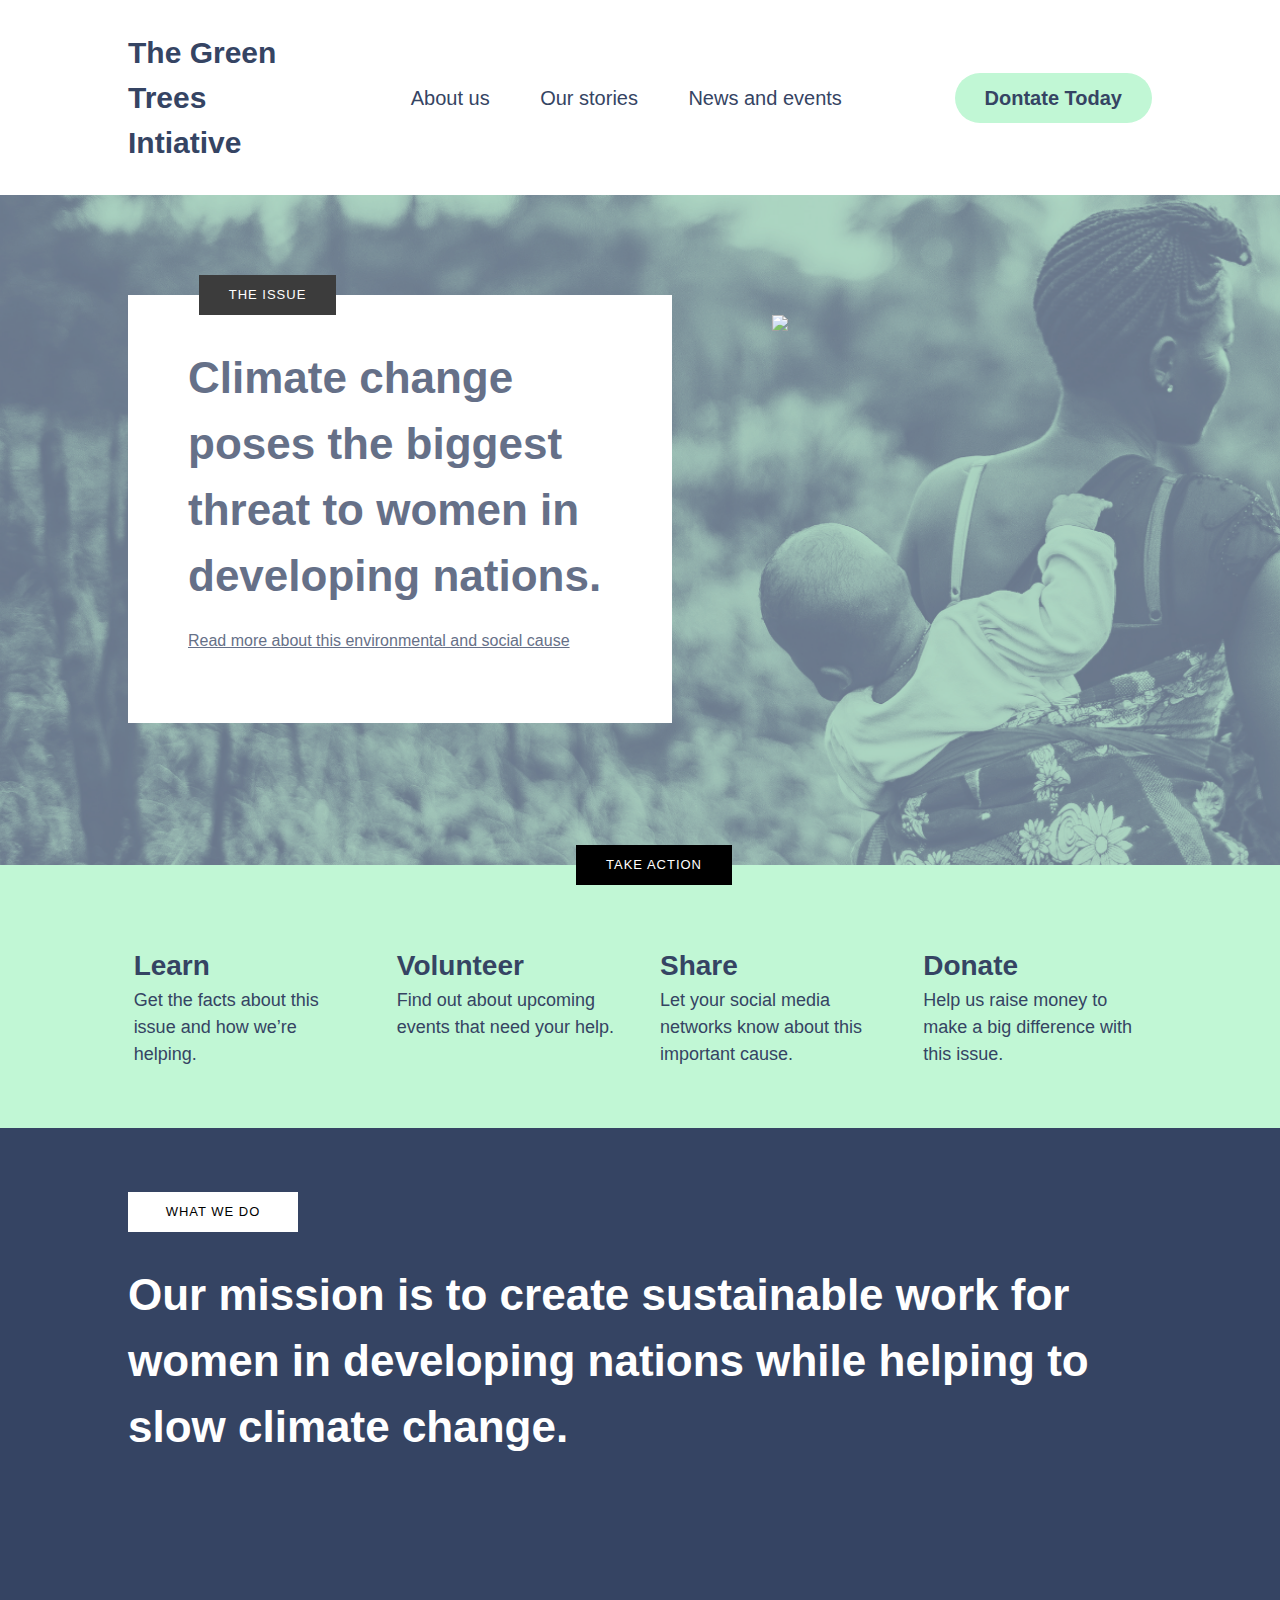
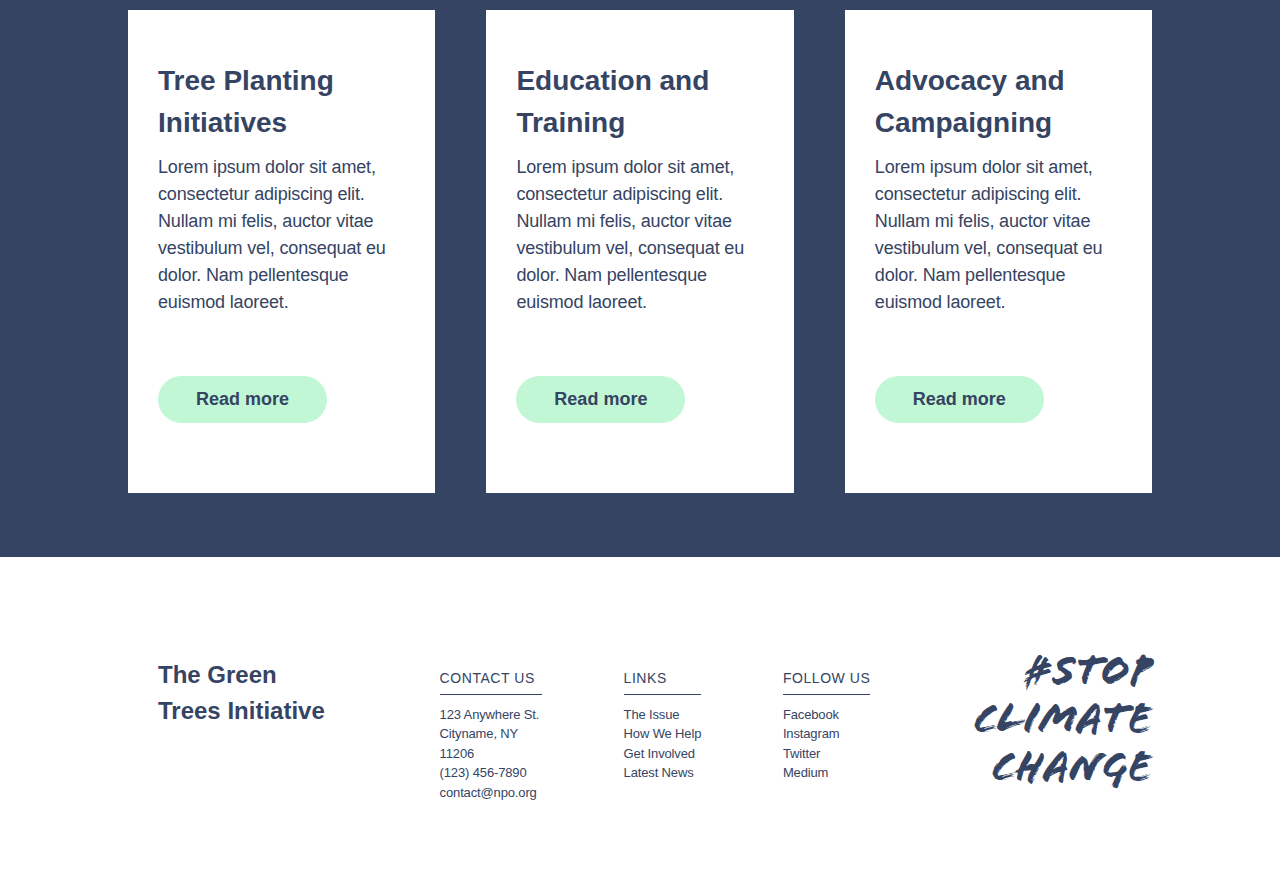
==== public/index.html @ cd1ad87d "file restructered" ====
<!DOCTYPE html>
<html lang="en">

<head>
    <meta charset="UTF-8" />
    <meta name="viewport" content="width=device-width, initial-scale=1.0" />
    <title>Green Tree Initiative | Home</title>
    <link rel="stylesheet" href="../assets/css/style.css" />
</head>

<body>
    <div class="container">
        <header id="main-header">
            <nav id="navbar">
                <h1 class="title">
                    <a href="index.html">The Green Trees Intiative</a>
                </h1>
                <ul class="nav-links">
                    <li><a href="#">About us</a></li>
                    <li><a href="#">Our stories</a></li>
                    <li><a href="#">News and events</a></li>
                </ul>
                <a class="donate-link" href="donation.html">Dontate Today</a>
            </nav>
        </header>

        <main id="main">
            <section class="the-issue-section">
                <div class="climate-change">
                    <div class="climate-change-banner">
                        <div id="the-issue-header">
                            <h3>THE ISSUE</h3>
                        </div>
                        <h1>
                            Climate change poses the biggest threat to women in developing
                            nations.
                        </h1>
                        <a href="#">
                            Read more about this environmental and social cause
                        </a>
                    </div>
                    <img class="climate-change-hashtag-img" src="./assets/images/stopclimatechange.png">
                </div>
            </section>

            <section class="take-action-section">
                <div id="take-action-header">
                    <h3>TAKE ACTION</h3>
                </div>
                <div class="action-lists">
                    <div class="learn">
                        <h4>Learn</h4>
                        <p>Get the facts about this issue and how we’re helping.</p>
                    </div>
                    <div class="volunteer">
                        <h4>Volunteer</h4>
                        <p>Find out about upcoming events that need your help.</p>
                    </div>
                    <div class="Share">
                        <h4>Share</h4>
                        <p>
                            Let your social media networks know about this important cause.
                        </p>
                    </div>
                    <div class="donate">
                        <h4>Donate</h4>
                        <p>
                            Help us raise money to make a big difference with this issue.
                        </p>
                    </div>
                </div>
            </section>

            <section class="what-we-do-section">
                <div id="what-we-do-header">
                    <h3>WHAT WE DO</h3>
                </div>
                <div class="what-we-do-mission">
                    <h1>
                        Our mission is to create sustainable work for women in developing
                        nations while helping to slow climate change.
                    </h1>
                </div>
                <div class="mission-cards">
                    <div class="card card-1">
                        <img class="mission-card-img img-1" src="./assets/images/tree-planting.png" alt="">
                        <div>
                            <h2>Tree Planting Initiatives</h2>
                            <p>
                                Lorem ipsum dolor sit amet, consectetur adipiscing elit. Nullam
                                mi felis, auctor vitae vestibulum vel, consequat eu dolor. Nam
                                pellentesque euismod laoreet.
                            </p>

                        </div>

                        <a class="btn btn-read-more" href="#">Read more</a>
                    </div>
                    <div class="card card-2">
                        <img class="mission-card-img img-2" src="./assets/images/education-training.png" alt="">
                        <div>
                            <h2>Education and Training</h2>
                            <p>
                                Lorem ipsum dolor sit amet, consectetur adipiscing elit. Nullam
                                mi felis, auctor vitae vestibulum vel, consequat eu dolor. Nam
                                pellentesque euismod laoreet.
                            </p>
                        </div>
                        <a class="btn btn-read-more" href="#">Read more</a>
                    </div>
                    <div class="card card-3">
                        <img class="mission-card-img img-3" src="./assets/images/advocacy.png" alt="">
                        <div>
                            <h2>Advocacy and Campaigning</h2>
                            <p>
                                Lorem ipsum dolor sit amet, consectetur adipiscing elit. Nullam
                                mi felis, auctor vitae vestibulum vel, consequat eu dolor. Nam
                                pellentesque euismod laoreet.
                            </p>
                        </div>
                        <a class="btn btn-read-more" href="#">Read more</a>
                    </div>
                </div>
            </section>
        </main>

        <footer id="footer">
            <div class="footer-content">
                <header class="footer-header">
                    <h1><a href="index.html">The Green Trees Initiative</a></h1>
                </header>
                <!-- <section class="address-and-links"> -->

                <div class="contact-us">
                    <h4>CONTACT US</h4>
                    <address>123 Anywhere St. <br> Cityname, NY 11206 <br> (123) 456-7890 <br> contact@npo.org</address>
                </div>
                <div class="links">
                    <h4>Links</h4>
                    <a href="#">The issue</a>
                    <a href="#">How we help</a>
                    <a href="#">Get involved</a>
                    <a href="#">Latest news</a>
                </div>
                <div class="social-links">
                    <h4>Follow US</h4>
                    <a href="#">Facebook</a>
                    <a href="#">Instagram</a>
                    <a href="#">Twitter</a>
                    <a href="#">Medium</a>
                </div>
                <!-- </section> -->
                <div class="footer-hashtag">
                    <h2>#stop climate change</h2>
                </div>
            </div>
        </footer>
    </div>
</body>

</html>
---- assets/css/style.css ----
/* @import url(//db.onlinewebfonts.com/c/bfbdc6a04609bff0d5ccdfcf6b766d95?family=Flood + Std); */
@font-face {
    font-family: Flood Std;
    src: url("../fonts/flood-std/FloodStd.otf");
}

* {
    margin: 0;
    padding: 0;
    box-sizing: border-box;
}

html {
    font-size: 62.5%;
}

body {
    font-family: Helvetica, Arial, sans-serif;
    font-size: 1.5rem;
    line-height: 1.5;
    background-color: #fff;
    color: #000;
}

ul {
    list-style: none;
}

a {
    color: #354463;
    text-decoration: none;
    display: block;
}

/*##################################
    INDEX PAGE STYLES
####################################*/

.container {
    width: 100%;
    margin: 0 auto;
}

/* Navigation bar Style */
#navbar {
    display: flex;
    flex-flow: row wrap;
    align-items: center;
    justify-content: space-between;
    padding: 3rem 0;
    width: 80%;
    margin: 0 auto;
}

#navbar .title {
    width: 17rem;
}

.nav-links {
    display: flex;
    flex-flow: row wrap;
    align-items: center;
    justify-content: space-evenly;
    width: 50%;
}

.nav-links a {
    font-size: 2rem;
    padding: 0 1rem;
}

.nav-links li a:hover {
    border-bottom: 4px solid teal;
}

.donate-link {
    background: #c1f7d5;
    border-radius: 10rem;
    padding: 1rem 3rem;
    text-align: center;
    font-size: 2rem;
    font-weight: bold;
    opacity: 1;
}

/*##########################################
        Style for main
############################################*/

#main {
    width: 100%;
}

/* The  issue styke start */
.the-issue-section {
    height: 68rem;
    background: transparent url("../images/annie-spratt-135307-unsplash.png") 0% 0% no-repeat padding-box;
    opacity: 0.76;
    background-size: cover;
    background-color: #354463;
    /* width: 100%; */
}

.climate-change {
    display: flex;
    flex-flow: row wrap;
    justify-items: center;
    position: relative;
    width: 80%;
    margin: auto;
}

#the-issue-header {
    background-color: #000;
    position: absolute;
    top: -2rem;
    left: 13%;
    padding: 1rem 3rem;
    opacity: 1;
    z-index: 1;
}

#the-issue-header h3 {
    font-size: 1.3rem;
    font-weight: 100;
    letter-spacing: 0.1rem;
    color: #fff;
}

.climate-change-banner {
    background-color: #fff;
    color: #354463;
    width: 54.4rem;
    margin-top: 10rem;
    position: relative;
    padding-bottom: 7rem;
}

.climate-change-banner h1 {
    font-size: 4.4rem;
    text-align: left;
    font-weight: bold;
    margin-left: 4rem;
    padding: 5rem 2rem 2rem 2rem;
    opacity: 1;
}

.climate-change-banner a {
    font-size: 1.6rem;
    margin-left: 4rem;
    padding: 0 4rem 0rem 2rem;
    color: #354463;
    text-decoration: underline;
}

.climate-change-hashtag-img {
    margin-top: 12rem;
    height: 10%;
    /* width: 30%; */
    opacity: 1;
    margin-left: 10rem;
}

/* The  issue style end */

/* Take action start */

.take-action-section {
    background-color: #c1f7d5;
    color: #354463;
    width: 100%;
    margin-top: -1rem;
    position: relative;
}

#take-action-header {
    background-color: #000;
    position: absolute;
    margin-top: -2rem;
    left: 45%;
    padding: 1rem 3rem;
    opacity: 1;
    z-index: 1;
}

#take-action-header h3 {
    font-size: 1.3rem;
    font-weight: 100;
    letter-spacing: 0.1rem;
    color: #fff;
}

.action-lists {
    display: grid;
    grid-template-columns: repeat(4, 19%);
    gap: 2rem;
    justify-content: center;
}

.action-lists div {
    margin: 6rem 1rem;
    padding-top: 2rem;
}

.action-lists div h4 {
    font-size: 2.8rem;
    font-weight: bold;
}

.action-lists>div p {
    font-size: 1.8rem;
    font-weight: 100;
}

/* Take action end */

/* What we do style start */
.what-we-do-section {
    display: flex;
    flex-flow: column wrap;
    background-color: #354463;
    color: #fff;
    position: relative;
    padding: 5% 10%;
}

#what-we-do-header {
    background-color: #fff;
    color: #000;
    width: 17rem;
    opacity: 1;
}

#what-we-do-header h3 {
    text-align: center;
    font-size: 1.3rem;
    font-weight: 100;
    letter-spacing: 0.1rem;
    padding: 1rem 2rem;
}

.what-we-do-mission {
    width: 100%;
    margin-top: 3rem;
}

.what-we-do-mission h1 {
    font-size: 4.4rem;
    font-weight: bold;
}

.mission-cards {
    width: 100%;
    display: flex;
    flex-flow: row wrap;
    justify-content: space-between;
}

.mission-cards .card {
    width: 30%;
    background-color: #fff;
    color: #000;
    margin-top: 15rem;
    padding-bottom: 5rem;
    position: relative;
}

.mission-cards .card-1,
.mission-cards .card-2,
.mission-cards .card-3 {
    display: grid;
    grid-template-columns: 1fr;
}

.mission-cards div h2 {
    padding: 5rem 2rem 1rem 3rem;
    font-size: 2.8rem;
    text-align: left;
    color: #354463;
}

.mission-cards div p {
    padding: 0 2rem 3rem 3rem;
    font-size: 1.8rem;
    text-align: left;
    line-height: 1.5;
    color: #354463;
    letter-spacing: -0.16px;
}

.mission-cards .card a {
    margin: 3rem 6rem 2rem 3rem;
    width: 55%;
    font-size: 1.8rem;
    font-weight: bold;
    text-align: center;
    background-color: #c1f7d5;
    color: #354463;
    border-radius: 10rem;
    padding: 1rem;
}

.mission-cards .card img {
    width: 100%;
    background-size: cover;
    opacity: 1;
    margin-top: -4rem;
    margin-left: 4rem;
    z-index: 1;
    opacity: 1;
}

/* What we do style end */



/*######################################################
            Footer Styling
#######################################################*/

#footer {
    width: 100%;
    background-color: #fff;
}

.footer-content {
    display: flex;
    justify-content: space-between;
    flex-flow: row wrap;
    align-items: baseline;
    background-color: #fff;
    color: #354463;
    width: 80%;
    margin: 0 auto;
    padding-bottom: 5rem;
}

.footer-header {
    width: 23rem;
}

.footer-header h1 {
    font-size: 2.4rem;
    font-weight: bold;
    text-align: left;
    padding: 10rem 3rem;
}

.footer-hashtag {
    width: 20rem;
}

.footer-hashtag h2 {
    font-weight: normal;
    text-align: right;
    font-size: 4.4rem;
    font-family: flood std;
    color: #354463;
    line-height: 1.1;
}

.contact-us {
    width: 10%;
}

.footer-content div h4 {
    font-size: 1.4rem;
    text-align: left;
    letter-spacing: 0.056rem;
    text-transform: uppercase;
    font-weight: normal;
    padding-bottom: 0.5rem;
    margin-bottom: 1rem;
    border-bottom: 1px solid #354463;
    color: #354463;
}

.footer-content div a {
    font-size: 1.3rem;
    text-align: left;
    font-weight: 300;
    letter-spacing: -0.14px;
    text-transform: capitalize;
    color: #354463;
}

.footer-content div a:hover {
    border-bottom: 2px solid #354463;
}

.footer-content div address {
    display: block;
    font-size: 1.3rem;
    text-align: left;
    font-weight: 300;
    font-style: normal;
    letter-spacing: -0.14px;
    color: #354463;
}

/*####################################################
                Tablet View
#####################################################*/

@media screen and (max-width: 1200px) {

    /*##################################
      Main section medium device styling
  ####################################*/
    .the-issue-section {
        height: 80vh;
        background: transparent url("../images/annie-spratt-135307-unsplash.png") 0% 0% no-repeat padding-box;
        opacity: 0.76;
        background-size: cover;
        background-color: #354463;

        /* width: 100%; */
    }

    .climate-change {
        display: flex;
        flex-flow: column-reverse wrap;
        justify-content: center;
    }

    #the-issue-header {
        background-color: #000;
        position: absolute;
        top: -2rem;
        left: 9%;
        padding: 1.5rem 5rem;
        opacity: 1;
        z-index: 1;
    }

    #the-issue-header h3 {
        font-size: 1.8rem;
        font-weight: 100;
        letter-spacing: 0.1rem;
        color: #fff;
    }

    .climate-change-banner {
        background-color: #fff;
        color: #354463;
        width: 100%;
        margin-top: 40rem;
        position: relative;
        padding-bottom: 7rem;
    }

    .climate-change-banner h1 {
        font-size: 4.6rem;
        text-align: left;
        font-weight: bold;
        padding: 5rem 5rem 2rem 4rem;
        opacity: 1;
    }

    .climate-change-banner a {
        font-size: 2rem;
        padding: 0 5rem 0rem 4rem;
        color: #354463;
        text-decoration: underline;
    }

    .climate-change-hashtag-img {
        margin-top: 12rem;
        margin-left: 0;
        height: 25%;
        opacity: 1;
        position: absolute;
        top: 0;
        z-index: 1;
    }

    /* The  issue style end */

    /* Take action start */

    .take-action-section {
        background-color: #c1f7d5;
        color: #354463;
        width: 100%;
        margin-top: -1rem;
    }

    #take-action-header {
        background-color: #000;
        position: absolute;
        left: 40%;
        margin-top: -2rem;
        padding: 1.5rem 4rem;
        opacity: 1;
        z-index: 1;
    }

    #take-action-header h3 {
        font-size: 1.8rem;
        font-weight: 100;
        letter-spacing: 0.1rem;
        color: #fff;
    }

    .action-lists {
        display: grid;
        grid-template-columns: repeat(2, 40%);
        gap: 4rem;
        justify-content: center;
        z-index: 1;
        padding: 4rem 4rem;
    }

    .action-lists div {
        margin: 1rem;
    }

    .action-lists div h4 {
        font-size: 2.6rem;
        font-weight: bold;
    }

    .action-lists>div p {
        font-size: 2rem;
        font-weight: 100;
    }

    /* Take action end */

    /*################################
      What we do medium device style
  ##################################*/
    .what-we-do-section {
        display: flex;
        flex-flow: column wrap;
        background-color: #354463;
        color: #fff;
        position: relative;
        padding: 5% 10%;
    }

    #what-we-do-header {
        background-color: #fff;
        color: #000;
        width: 20rem;
        opacity: 1;
        padding: 1rem 1rem;
    }

    #what-we-do-header h3 {
        text-align: center;
        font-size: 1.8rem;
        font-weight: 100;
        letter-spacing: 0.1rem;
    }

    .what-we-do-mission {
        width: 100%;
        margin-top: 3rem;
    }

    .what-we-do-mission h1 {
        font-size: 4.4rem;
        font-weight: bold;
    }

    .mission-cards {
        width: 100%;
        display: flex;
        flex-flow: column wrap;
        justify-content: flex-start;
    }

    .mission-cards .card {
        display: grid;
        grid-template-columns: 1fr 1fr;
        grid-template-rows: 1fr 20% 5%;
        gap: 3rem;
        grid-template-areas:
            "img div"
            "link div";
        background-color: #fff;
        color: #000;
        margin-top: 12rem;
        padding-bottom: 9%;
        position: relative;
        width: 100%;
    }

    .mission-cards .card img {
        grid-area: img;
        width: 90%;
        background-size: cover;
        opacity: 1;
        margin-top: -4rem;
        margin-left: 3rem;
        z-index: 1;
        opacity: 1;
    }

    .mission-cards .card div {
        grid-area: div;
        padding-right: 3rem;
    }

    .mission-cards .card a {
        grid-area: link;
        position: absolute;
        /* right: 0; */
        font-size: 1.8rem;
        font-weight: bold;
        text-align: center;
        background-color: #c1f7d5;
        color: #354463;
        border-radius: 10rem;
        padding: 1rem;
        margin-bottom: 4rem;
    }

    .mission-cards .card-2,
    .mission-cards .card-3 {
        margin-left: 0;
    }

    .mission-cards div h2 {
        padding: 2.8rem;
        font-size: 2.8rem;
        text-align: left;
        color: #354463;
    }

    .mission-cards div p {
        padding: 0 2rem;
        font-size: 2rem;
        text-align: left;
        color: #354463;
        letter-spacing: -0.16px;
    }

    /*######################################################
            Footer Styling
#######################################################*/
    #footer {
        width: 100%;
        background-color: #fff;
    }

    .footer-content {
        display: grid;
        grid-template-columns: 1fr 1fr 1fr;
        grid-template-rows: 1fr 1fr;
        grid-template-areas:
            "footer-header contact-us social-links"
            ". links footer-hashtag";
        justify-content: space-around;
        justify-items: start;
        align-items: baseline;
        gap: 3rem;
        background-color: #fff;
        color: #354463;
        width: 80%;
        margin: 0 auto;
        padding-bottom: 5rem;
    }

    .footer-header {
        grid-area: footer-header;
        width: 25rem;
    }

    .contact-us {
        width: 100%;
        grid-area: contact-us;
    }

    .social-links {
        grid-area: social-links;
        width: 100%;
    }

    .links {
        grid-area: links;
        width: 100%;
    }

    .footer-hashtag {
        grid-area: footer-hashtag;
        width: 100%;
    }

    .footer-header h1 {
        font-size: 2.6rem;
        font-weight: bold;
        text-align: left;
        padding: 10rem 3rem;
    }

    .footer-hashtag h2 {
        font-weight: normal;
        text-align: right;
        font-size: 4.8rem;
        font-family: flood std;
        color: #354463;
        line-height: 1.1;
    }

    .footer-content div h4 {
        font-size: 1.8rem;
        text-align: left;
        letter-spacing: 0.056rem;
        text-transform: uppercase;
        font-weight: normal;
        padding-bottom: 0.5rem;
        border-bottom: none;
        margin-bottom: 1rem;
        color: #354463;
    }

    .footer-content div a {
        font-size: 1.6rem;
        text-align: left;
        font-weight: 300;
        letter-spacing: -0.14px;
        text-transform: capitalize;
        color: #354463;
    }

    .footer-content div a:hover {
        border-bottom: 2px solid #354463;
    }

    .footer-content div address {
        display: block;
        font-size: 1.6rem;
        text-align: left;
        font-weight: 300;
        font-style: normal;
        letter-spacing: -0.14px;
        color: #354463;
    }


}

/*###############################################
    Tablet or small-medium devices
##################################################*/
@media screen and (max-width: 980px) {

    /* Navigation bar Style */
    #navbar {
        display: grid;
        grid-template-columns: 1fr 30%;
        grid-template-rows: 1fr 1fr;
        grid-template-areas:
            "title donate-link"
            "nav-links donate-link";
        align-items: center;
        justify-content: space-between;
        padding: 4rem 0;
        width: 80%;
        margin: 0 auto;
    }

    #navbar .title {
        width: 17rem;
        grid-area: title;
    }

    .nav-links {
        display: flex;
        flex-flow: row wrap;
        align-items: center;
        justify-content: flex-start;
        width: 100%;
        grid-area: nav-links;
    }

    .nav-links a {
        font-size: 2rem;
        padding: 0 1rem;
    }

    .nav-links li a:hover {
        border-bottom: 4px solid teal;
    }

    .donate-link {
        background: #c1f7d5;
        border-radius: 10rem;
        padding: 1rem 1.5rem;
        text-align: center;
        font-size: 2rem;
        font-weight: bold;
        opacity: 1;
        grid-area: donate-link;
    }

}

/*###############################################
    Mobile or small-tablet devices
##################################################*/
@media screen and (max-width: 710px) {

    /* Navigation bar Style */
    #navbar {
        display: grid;
        grid-template-columns: 1fr 1fr;
        grid-template-rows: 1fr 1fr;
        grid-template-areas:
            "title nav-links"
            "donate-link donate-link";
        align-items: center;
        justify-content: space-between;
        padding: 4rem 0;
        width: 80%;
        margin: 0 auto;
    }

    #navbar .title {
        width: 17rem;
        grid-area: title;
    }

    .nav-links {
        display: flex;
        flex-flow: column wrap;
        align-items: flex-start;
        justify-content: flex-start;
        width: 100%;
        grid-area: nav-links;
    }

    .nav-links a {
        font-size: 2rem;
        padding: 0 1rem;
    }

    .nav-links li a:hover {
        border-bottom: 4px solid teal;
    }

    .donate-link {
        background: #c1f7d5;
        border-radius: 10rem;
        padding: 1rem 1.5rem;
        text-align: center;
        font-size: 2rem;
        font-weight: bold;
        opacity: 1;
        grid-area: donate-link;
    }

    /*##################################
      Main section medium device styling
  ####################################*/

    .the-issue-section {
        min-height: 85vh;
        /* background: transparent url("../images/annie-spratt-135307-unsplash.png") 0%
    0% no-repeat padding-box;
  opacity: 0.76;
  background-size: fit; */
        /* width: 100%; */
        background-color: #354463;

    }

    #the-issue-header h3 {
        font-size: 1.6rem;
        font-weight: 100;
        letter-spacing: 0.1rem;
        color: #fff;
    }

    .climate-change-banner h1 {
        font-size: 2.8rem;
        text-align: left;
        font-weight: bold;
        padding: 5rem 5rem 2rem 4rem;
        opacity: 1;
    }

    .climate-change-banner a {
        font-size: 1.7rem;
        padding: 0 5rem 0rem 4rem;
        color: #354463;
        text-decoration: underline;
    }

    /* The  issue style end */

    /* Take action start */

    #take-action-header {
        background-color: #000;
        transform: translate(-30%);
        padding: 1rem 3rem;
        opacity: 1;
        z-index: 1;
    }

    #take-action-header h3 {
        font-size: 1.6rem;
        font-weight: 100;
        letter-spacing: 0.1rem;
        color: #fff;
    }

    /* Take action end */

    /* What we do style start */
    .what-we-do-section {
        display: flex;
        flex-flow: column wrap;
        background-color: #354463;
        color: #fff;
        position: relative;
        padding: 5% 10%;
        align-items: center;
    }

    /*################################
      What we do medium device style
  ##################################*/
    .what-we-do-section {
        display: flex;
        flex-flow: column wrap;
        background-color: #354463;
        color: #fff;
        position: relative;
        padding: 5% 10%;
        align-items: center;
    }

    #what-we-do-header {
        background-color: #fff;
        color: #000;
        width: 20rem;
        opacity: 1;
        padding: 1rem 1rem;
    }

    #what-we-do-header h3 {
        text-align: center;
        font-size: 1.8rem;
        font-weight: 100;
        letter-spacing: 0.1rem;
    }

    .what-we-do-mission {
        width: 100%;
        margin-top: 3rem;
    }

    .what-we-do-mission h1 {
        font-size: 4.4rem;
        font-weight: bold;
    }

    .mission-cards {
        width: 100%;
        display: flex;
        flex-flow: column wrap;
        justify-content: flex-start;
    }

    .mission-cards .card {
        display: flex;
        flex-flow: column wrap;
        background-color: #fff;
        color: #000;
        margin-top: 12rem;
        padding-bottom: 9%;
    }

    .mission-cards .card img {
        margin: 0 auto;
        width: 80%;
        background-size: cover;
        opacity: 1;
        z-index: 1;
        margin-bottom: 5rem;
        margin-top: -4rem;
    }

    .mission-cards .card div {
        margin: 0 auto;
        width: 80%;
        margin-bottom: 5rem;
    }

    .mission-cards .card a {
        margin: 0 auto;
        width: 40%;
        position: relative;
        font-size: 1.8rem;
        font-weight: bold;
        text-align: center;
        background-color: #c1f7d5;
        color: #354463;
        border-radius: 10rem;
        padding: 1rem 0rem;
    }

    .mission-cards div h2 {
        font-size: 2.8rem;
        text-align: center;
        color: #354463;
    }

    .mission-cards div p {
        font-size: 2rem;
        text-align: center;
        color: #354463;
        letter-spacing: -0.16px;
    }

    /*######################################################
            Footer Styling
#######################################################*/
    #footer {
        width: 100%;
        background-color: #fff;
    }

    .footer-content {
        display: grid;
        grid-template-columns: 45% 45%;
        grid-template-areas:
            "footer-header contact-us"
            "social-links links"
            ". footer-hashtag";
        justify-content: space-around;
        justify-items: start;
        align-items: baseline;
        gap: 10%;
        background-color: #fff;
        color: #354463;
        width: 80%;
        margin: 0 auto;
        padding-bottom: 5rem;
    }

    .footer-header {
        grid-area: footer-header;
        width: 20rem;
    }

    .contact-us {
        width: 100%;
        grid-area: contact-us;
    }

    .social-links {
        grid-area: social-links;
        width: 100%;
    }

    .links {
        grid-area: links;
        width: 100%;
    }

    .footer-hashtag {
        grid-area: footer-hashtag;
        width: 100%;
        margin-top: -10rem;
    }

    .footer-header h1 {
        font-size: 2.6rem;
        font-weight: bold;
        text-align: left;
        padding: 10rem 0;
    }

    .footer-hashtag h2 {
        font-weight: normal;
        text-align: right;
        font-size: 4.8rem;
        font-family: flood std;
        color: #354463;
        line-height: 1.1;
    }

    .footer-content div h4 {
        font-size: 1.8rem;
        text-align: left;
        letter-spacing: 0.056rem;
        text-transform: uppercase;
        font-weight: normal;
        padding-bottom: 0.5rem;
        border-bottom: none;
        margin-bottom: 1rem;
        color: #354463;
    }

    .footer-content div a {
        font-size: 1.6rem;
        text-align: left;
        font-weight: 300;
        letter-spacing: -0.14px;
        text-transform: capitalize;
        color: #354463;
    }

    .footer-content div a:hover {
        border-bottom: 2px solid #354463;
    }

    .footer-content div address {
        display: block;
        font-size: 1.6rem;
        text-align: left;
        font-weight: 300;
        font-style: normal;
        letter-spacing: -0.14px;
        color: #354463;
    }
}
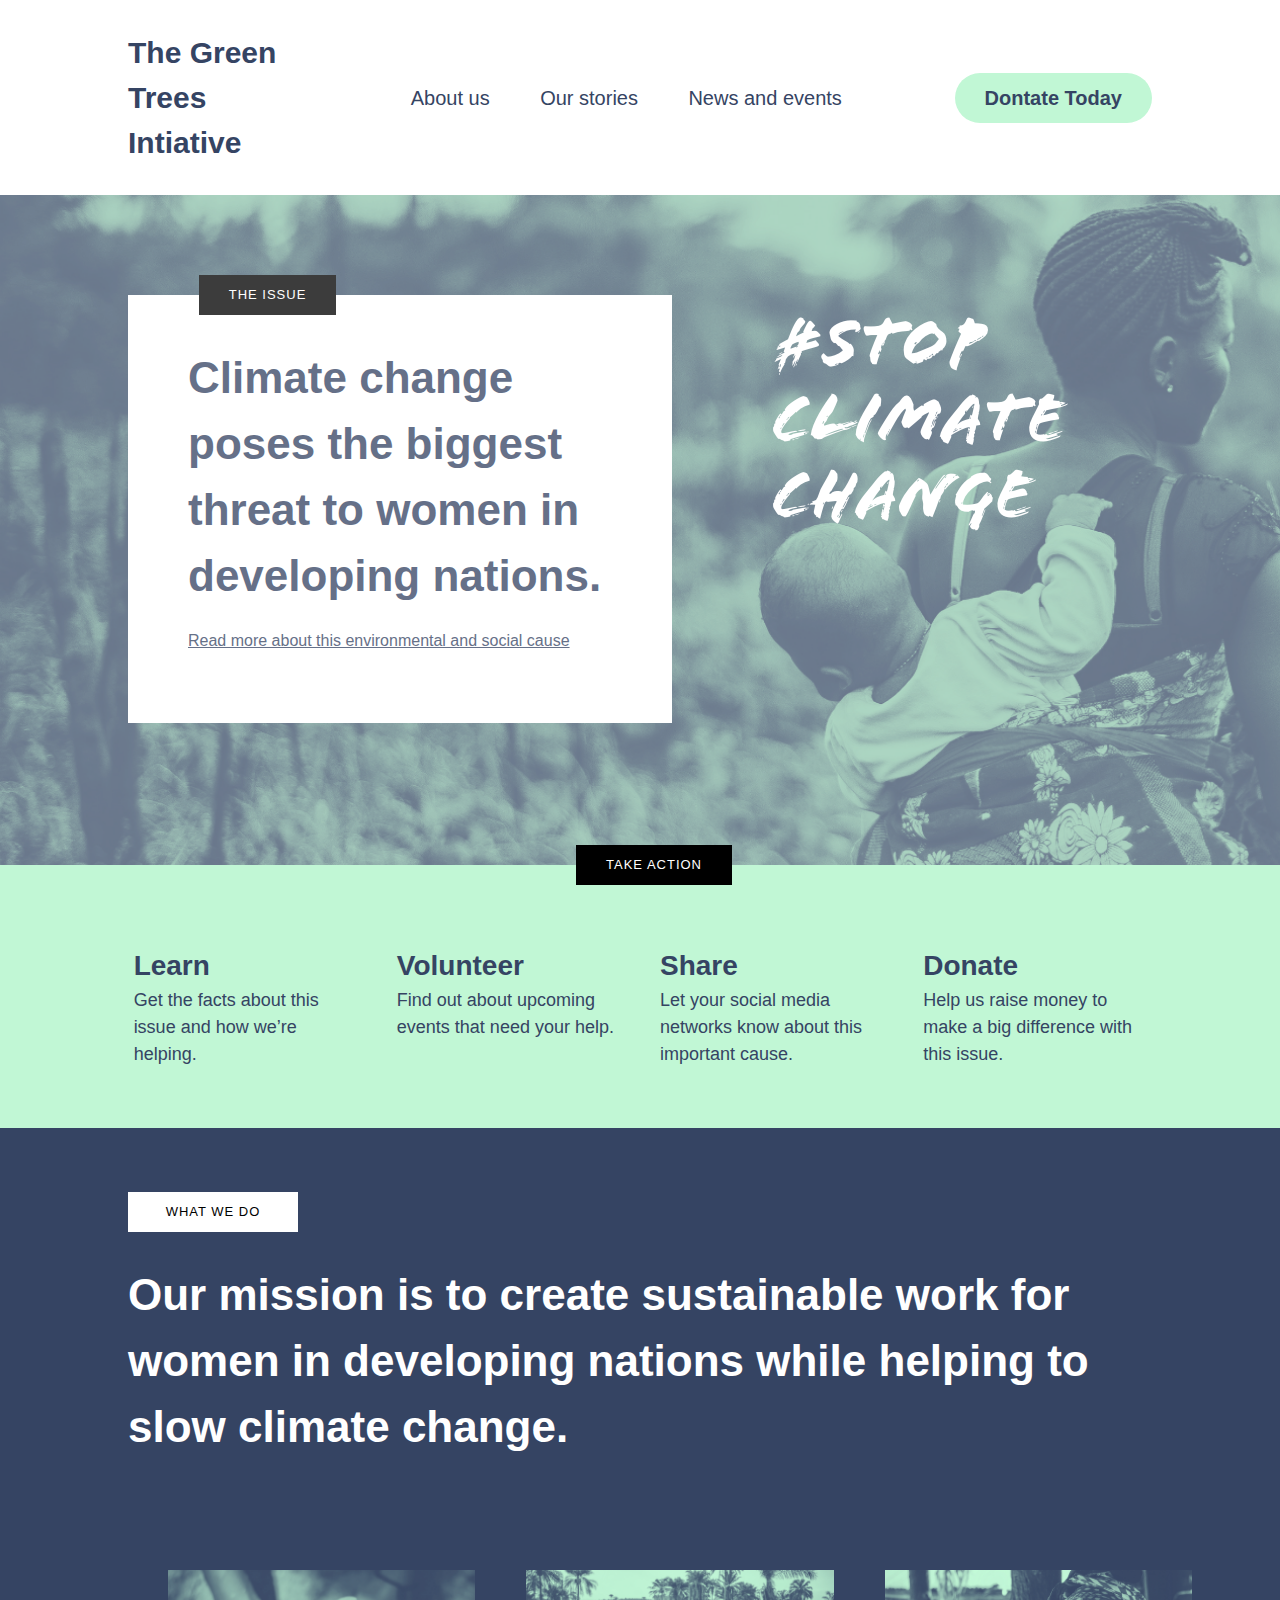
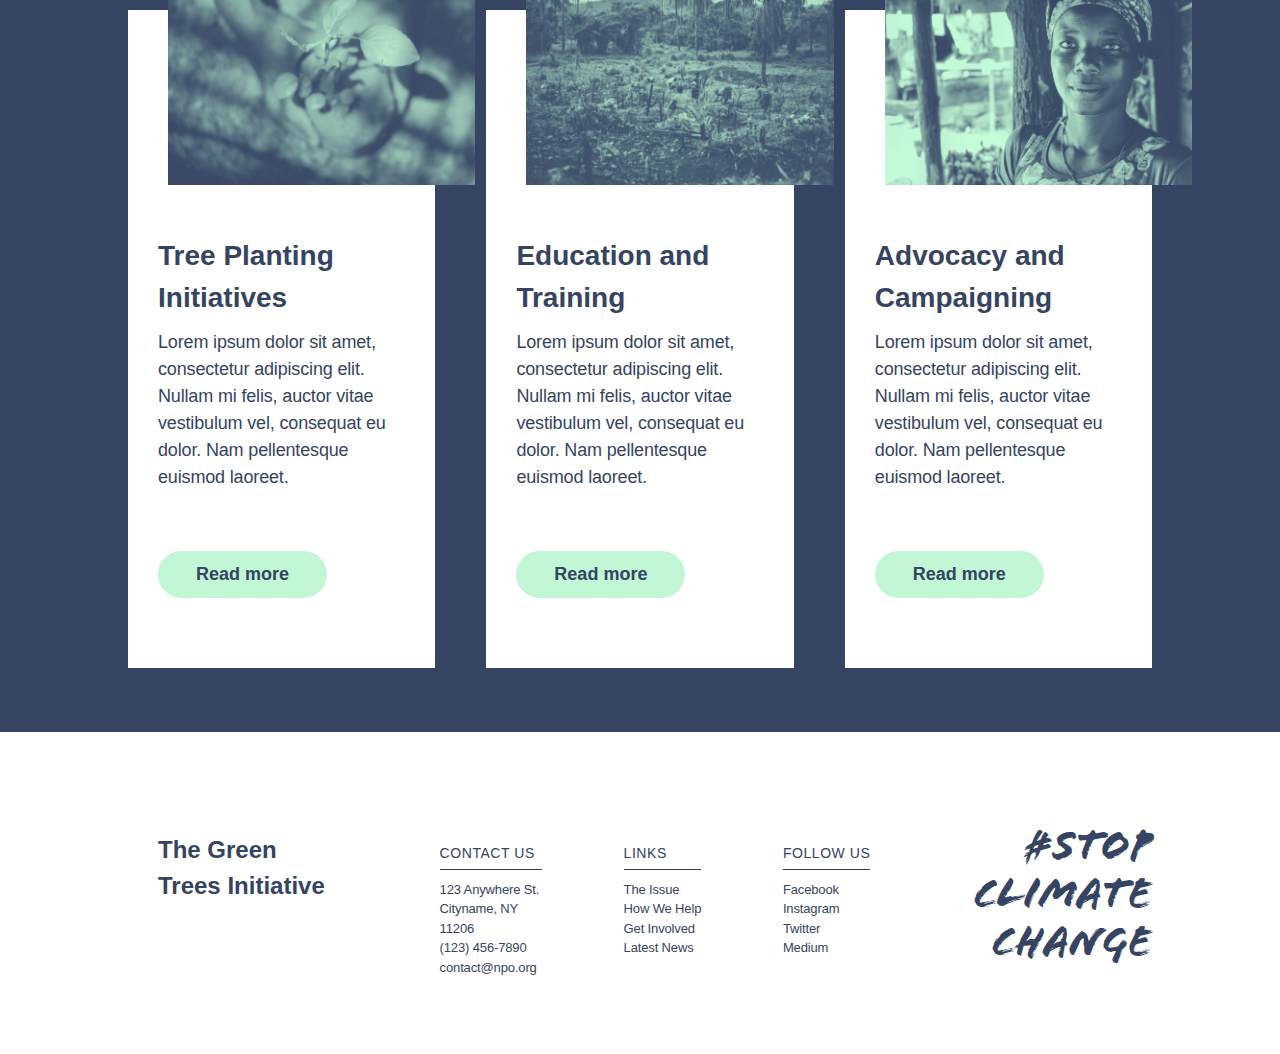
==== commit c16ad3ad: "file restructered" ====
--- a/public/index.html
+++ b/public/index.html
@@ -39,7 +39,7 @@
                             Read more about this environmental and social cause
                         </a>
                     </div>
-                    <img class="climate-change-hashtag-img" src="./assets/images/stopclimatechange.png">
+                    <img class="climate-change-hashtag-img" src="../assets/images/stopclimatechange.png">
                 </div>
             </section>
 
@@ -83,7 +83,7 @@
                 </div>
                 <div class="mission-cards">
                     <div class="card card-1">
-                        <img class="mission-card-img img-1" src="./assets/images/tree-planting.png" alt="">
+                        <img class="mission-card-img img-1" src="../assets/images/tree-planting.png" alt="">
                         <div>
                             <h2>Tree Planting Initiatives</h2>
                             <p>
@@ -97,7 +97,7 @@
                         <a class="btn btn-read-more" href="#">Read more</a>
                     </div>
                     <div class="card card-2">
-                        <img class="mission-card-img img-2" src="./assets/images/education-training.png" alt="">
+                        <img class="mission-card-img img-2" src="../assets/images/education-training.png" alt="">
                         <div>
                             <h2>Education and Training</h2>
                             <p>
@@ -109,7 +109,7 @@
                         <a class="btn btn-read-more" href="#">Read more</a>
                     </div>
                     <div class="card card-3">
-                        <img class="mission-card-img img-3" src="./assets/images/advocacy.png" alt="">
+                        <img class="mission-card-img img-3" src="../assets/images/advocacy.png" alt="">
                         <div>
                             <h2>Advocacy and Campaigning</h2>
                             <p>
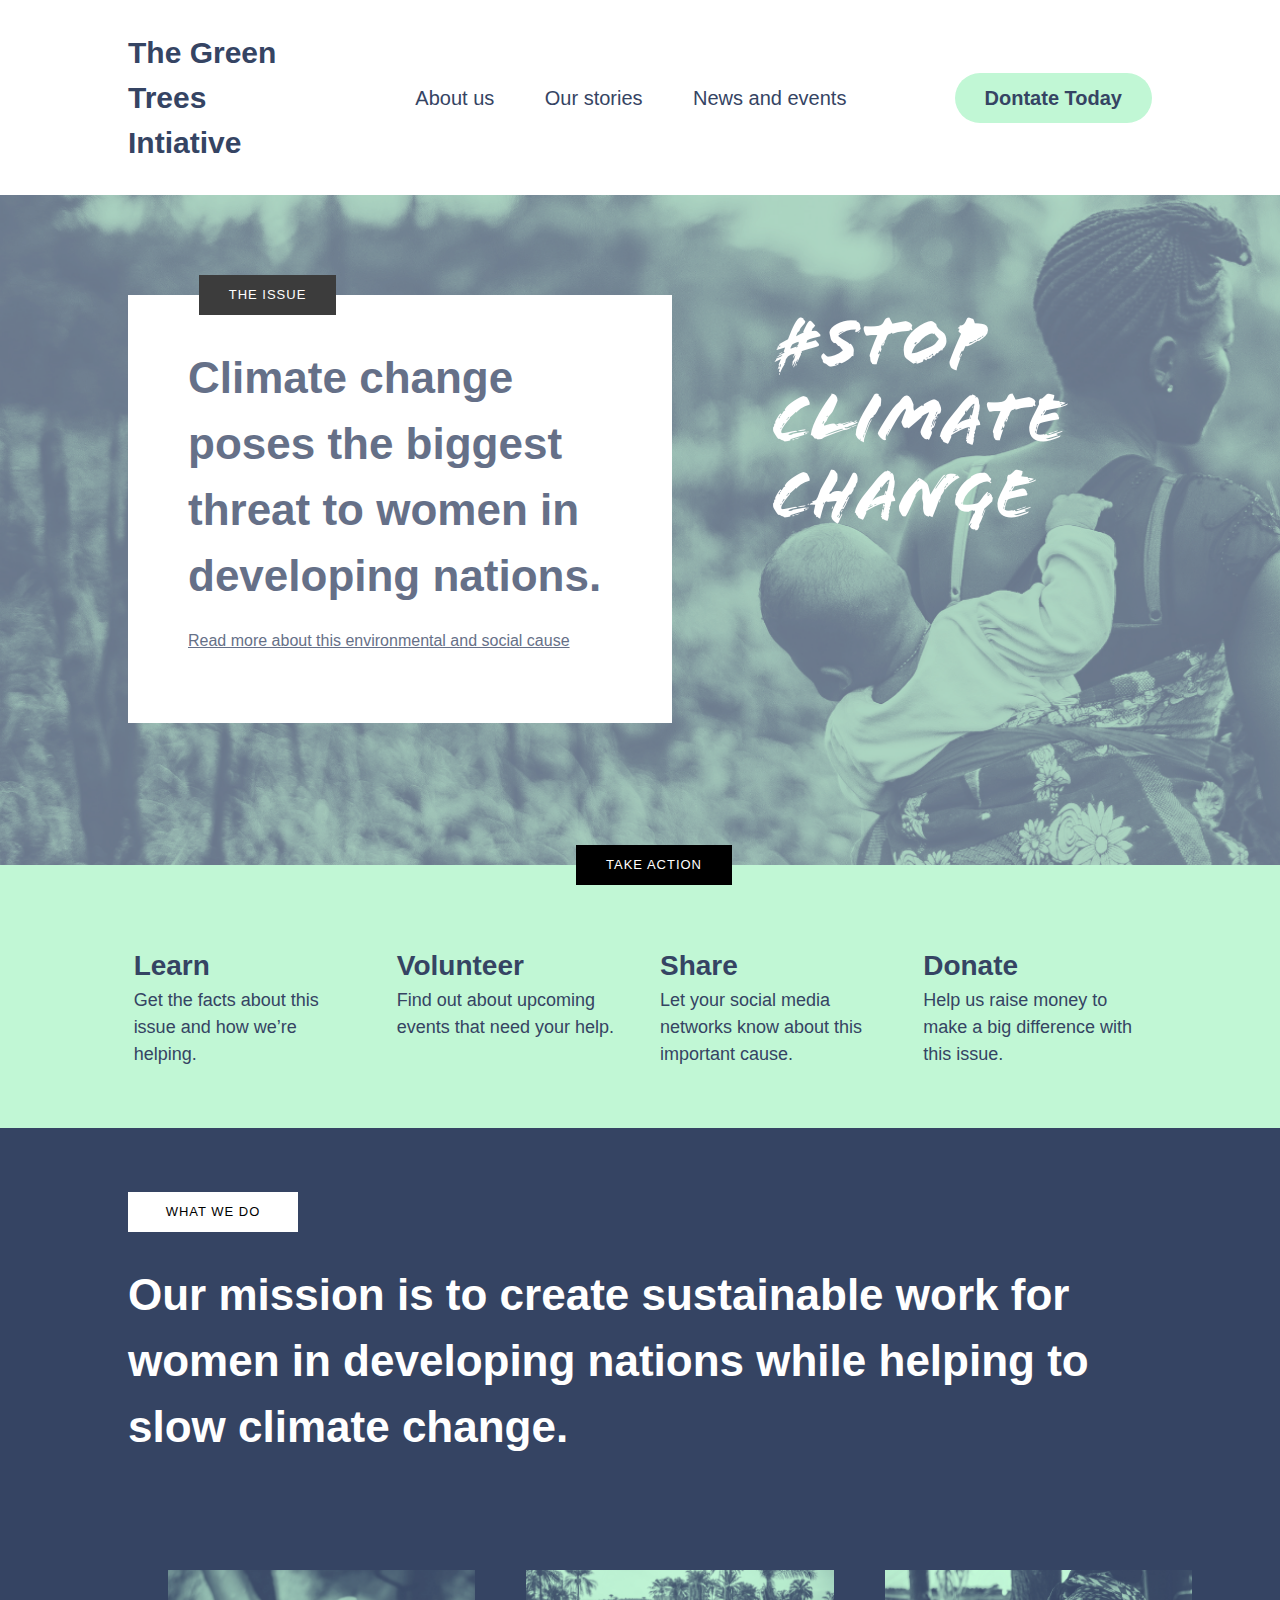
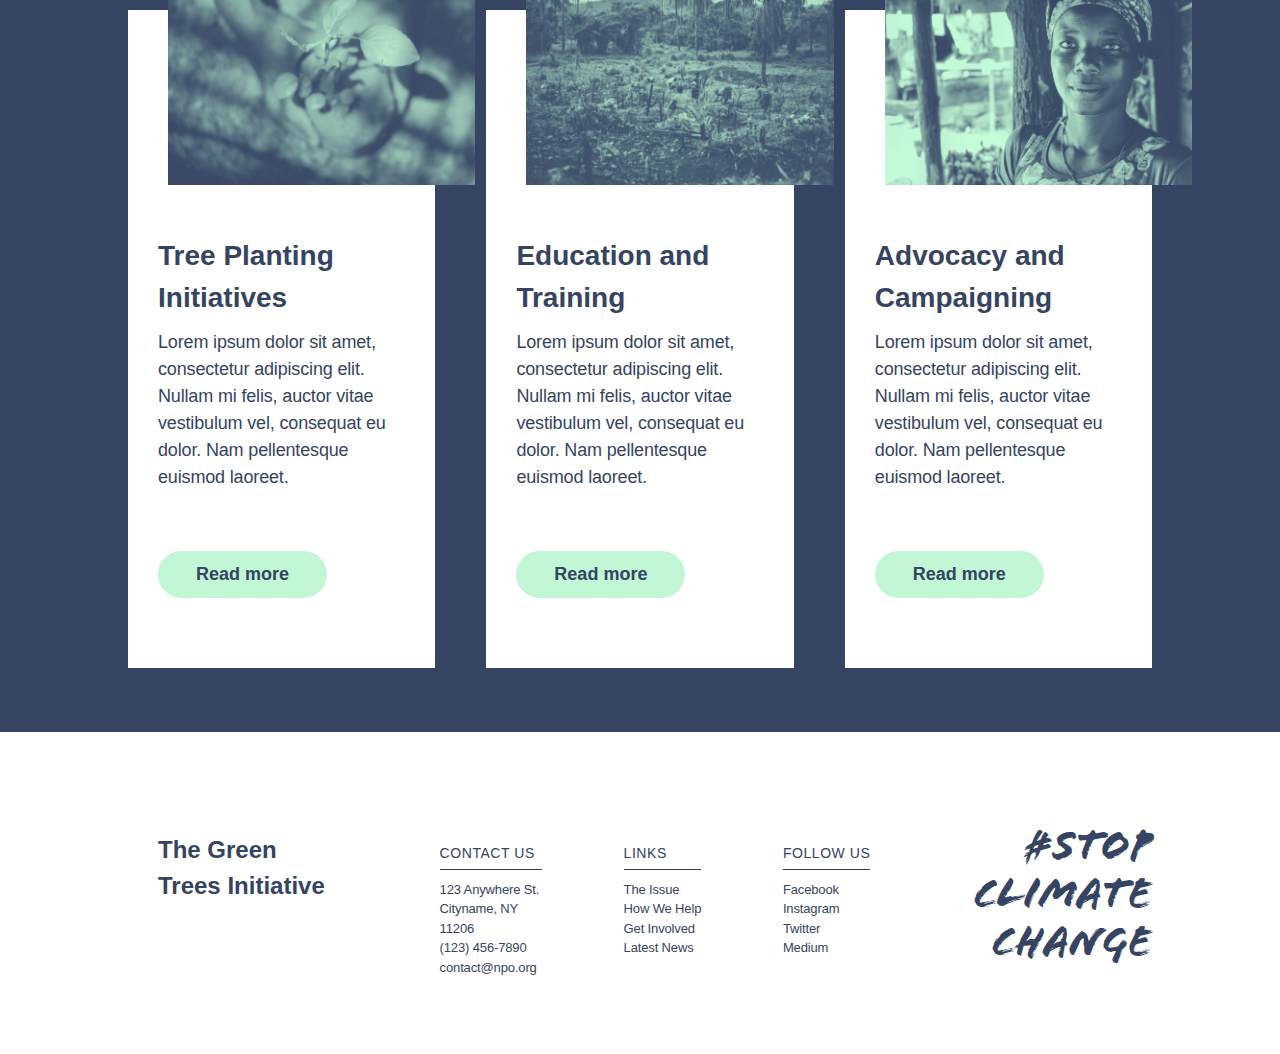
==== commit 990285bf: "restyled footer, donation-form for responsiveness, hover for all links" ====
--- a/public/index.html
+++ b/public/index.html
@@ -5,7 +5,7 @@
     <meta charset="UTF-8" />
     <meta name="viewport" content="width=device-width, initial-scale=1.0" />
     <title>Green Tree Initiative | Home</title>
-    <link rel="stylesheet" href="../assets/css/style.css" />
+    <link rel="stylesheet" href="./assets/css/style.css" />
 </head>
 
 <body>
@@ -13,7 +13,7 @@
         <header id="main-header">
             <nav id="navbar">
                 <h1 class="title">
-                    <a href="index.html">The Green Trees Intiative</a>
+                    <a href="index.html">The Green <br> Trees Intiative</a>
                 </h1>
                 <ul class="nav-links">
                     <li><a href="#">About us</a></li>
@@ -39,7 +39,7 @@
                             Read more about this environmental and social cause
                         </a>
                     </div>
-                    <img class="climate-change-hashtag-img" src="../assets/images/stopclimatechange.png">
+                    <img class="climate-change-hashtag-img" src="./assets/images/stopclimatechange.png" />
                 </div>
             </section>
 
@@ -83,39 +83,38 @@
                 </div>
                 <div class="mission-cards">
                     <div class="card card-1">
-                        <img class="mission-card-img img-1" src="../assets/images/tree-planting.png" alt="">
+                        <img class="mission-card-img img-1" src="./assets/images/tree-planting.png" alt="" />
                         <div>
                             <h2>Tree Planting Initiatives</h2>
                             <p>
-                                Lorem ipsum dolor sit amet, consectetur adipiscing elit. Nullam
-                                mi felis, auctor vitae vestibulum vel, consequat eu dolor. Nam
-                                pellentesque euismod laoreet.
+                                Lorem ipsum dolor sit amet, consectetur adipiscing elit.
+                                Nullam mi felis, auctor vitae vestibulum vel, consequat eu
+                                dolor. Nam pellentesque euismod laoreet.
                             </p>
-
                         </div>
 
                         <a class="btn btn-read-more" href="#">Read more</a>
                     </div>
                     <div class="card card-2">
-                        <img class="mission-card-img img-2" src="../assets/images/education-training.png" alt="">
+                        <img class="mission-card-img img-2" src="./assets/images/education-training.png" alt="" />
                         <div>
                             <h2>Education and Training</h2>
                             <p>
-                                Lorem ipsum dolor sit amet, consectetur adipiscing elit. Nullam
-                                mi felis, auctor vitae vestibulum vel, consequat eu dolor. Nam
-                                pellentesque euismod laoreet.
+                                Lorem ipsum dolor sit amet, consectetur adipiscing elit.
+                                Nullam mi felis, auctor vitae vestibulum vel, consequat eu
+                                dolor. Nam pellentesque euismod laoreet.
                             </p>
                         </div>
                         <a class="btn btn-read-more" href="#">Read more</a>
                     </div>
                     <div class="card card-3">
-                        <img class="mission-card-img img-3" src="../assets/images/advocacy.png" alt="">
+                        <img class="mission-card-img img-3" src="./assets/images/advocacy.png" alt="" />
                         <div>
                             <h2>Advocacy and Campaigning</h2>
                             <p>
-                                Lorem ipsum dolor sit amet, consectetur adipiscing elit. Nullam
-                                mi felis, auctor vitae vestibulum vel, consequat eu dolor. Nam
-                                pellentesque euismod laoreet.
+                                Lorem ipsum dolor sit amet, consectetur adipiscing elit.
+                                Nullam mi felis, auctor vitae vestibulum vel, consequat eu
+                                dolor. Nam pellentesque euismod laoreet.
                             </p>
                         </div>
                         <a class="btn btn-read-more" href="#">Read more</a>
@@ -127,13 +126,18 @@
         <footer id="footer">
             <div class="footer-content">
                 <header class="footer-header">
-                    <h1><a href="index.html">The Green Trees Initiative</a></h1>
+                    <h1><a href="index.html">The Green <br> Trees Initiative</a></h1>
                 </header>
                 <!-- <section class="address-and-links"> -->
 
                 <div class="contact-us">
                     <h4>CONTACT US</h4>
-                    <address>123 Anywhere St. <br> Cityname, NY 11206 <br> (123) 456-7890 <br> contact@npo.org</address>
+                    <address>
+                        123 Anywhere St. <br />
+                        Cityname, NY 11206 <br />
+                        (123) 456-7890 <br />
+                        contact@npo.org
+                    </address>
                 </div>
                 <div class="links">
                     <h4>Links</h4>
--- a/public/assets/css/style.css
+++ b/public/assets/css/style.css
@@ -0,0 +1,1548 @@
+/* @import url(//db.onlinewebfonts.com/c/bfbdc6a04609bff0d5ccdfcf6b766d95?family=Flood + Std); */
+@font-face {
+    font-family: Flood Std;
+    src: url("../fonts/flood-std/FloodStd.otf");
+}
+
+* {
+    margin: 0;
+    padding: 0;
+    box-sizing: border-box;
+}
+
+html {
+    font-size: 62.5%;
+}
+
+body {
+    font-family: Helvetica, Arial, sans-serif;
+    font-size: 1.5rem;
+    line-height: 1.5;
+    background-color: #fff;
+    color: #000;
+}
+
+ul {
+    list-style: none;
+}
+
+a {
+    color: #354463;
+    text-decoration: none;
+    display: block;
+}
+
+/*##################################
+    INDEX PAGE STYLES
+####################################*/
+
+.container {
+    width: 100%;
+    margin: 0 auto;
+}
+
+/* Navigation bar Style */
+#navbar {
+    display: flex;
+    flex-flow: row wrap;
+    align-items: center;
+    justify-content: space-between;
+    padding: 3rem 0;
+    width: 80%;
+    margin: 0 auto;
+}
+
+#navbar .title {
+    width: 14vw;
+}
+
+#navbar .title:hover {
+    transform: skewX(-10deg);
+    border-bottom: 3px solid teal;
+}
+
+.nav-links {
+    display: flex;
+    flex-flow: row wrap;
+    align-items: center;
+    justify-content: space-evenly;
+    width: 50%;
+}
+
+.nav-links a {
+    font-size: 2rem;
+    padding: 0 1rem;
+}
+
+.nav-links li a:hover {
+    transform: skewX(-10deg);
+    border-bottom: 3px solid teal;
+}
+
+.donate-link {
+    background: #c1f7d5;
+    border-radius: 10rem;
+    padding: 1rem 3rem;
+    text-align: center;
+    font-size: 2rem;
+    font-weight: bold;
+    opacity: 1;
+}
+
+.donate-link:hover {
+    background-color: rgb(8, 95, 44);
+    color: #fff;
+}
+
+/*##########################################
+        Style for main
+############################################*/
+
+#main {
+    width: 100%;
+}
+
+/* The  issue styke start */
+.the-issue-section {
+    height: 68rem;
+    background: transparent url("../images/annie-spratt-135307-unsplash.png") 0% 0% no-repeat padding-box;
+    opacity: 0.76;
+    background-size: cover;
+    background-color: #354463;
+    /* width: 100%; */
+}
+
+.climate-change {
+    display: flex;
+    flex-flow: row wrap;
+    justify-items: center;
+    position: relative;
+    width: 80%;
+    margin: auto;
+}
+
+#the-issue-header {
+    background-color: #000;
+    position: absolute;
+    top: -2rem;
+    left: 13%;
+    padding: 1rem 3rem;
+    opacity: 1;
+    z-index: 1;
+}
+
+#the-issue-header h3 {
+    font-size: 1.3rem;
+    font-weight: 100;
+    letter-spacing: 0.1rem;
+    color: #fff;
+}
+
+.climate-change-banner {
+    background-color: #fff;
+    color: #354463;
+    width: 54.4rem;
+    margin-top: 10rem;
+    position: relative;
+    padding-bottom: 7rem;
+}
+
+.climate-change-banner h1 {
+    font-size: 4.4rem;
+    text-align: left;
+    font-weight: bold;
+    margin-left: 4rem;
+    padding: 5rem 2rem 2rem 2rem;
+    opacity: 1;
+}
+
+.climate-change-banner a {
+    font-size: 1.6rem;
+    margin-left: 4rem;
+    padding: 0 4rem 0rem 2rem;
+    color: #354463;
+    text-decoration: underline;
+}
+
+.climate-change-hashtag-img {
+    margin-top: 12rem;
+    height: 10%;
+    /* width: 30%; */
+    opacity: 1;
+    margin-left: 10rem;
+}
+
+/* The  issue style end */
+
+/* Take action start */
+
+.take-action-section {
+    background-color: #c1f7d5;
+    color: #354463;
+    width: 100%;
+    margin-top: -1rem;
+    position: relative;
+}
+
+#take-action-header {
+    background-color: #000;
+    position: absolute;
+    margin-top: -2rem;
+    left: 45%;
+    padding: 1rem 3rem;
+    opacity: 1;
+    z-index: 1;
+}
+
+#take-action-header h3 {
+    font-size: 1.3rem;
+    font-weight: 100;
+    letter-spacing: 0.1rem;
+    color: #fff;
+}
+
+.action-lists {
+    display: grid;
+    grid-template-columns: repeat(4, 19%);
+    gap: 2rem;
+    justify-content: center;
+}
+
+.action-lists div {
+    margin: 6rem 1rem;
+    padding-top: 2rem;
+}
+
+.action-lists div h4 {
+    font-size: 2.8rem;
+    font-weight: bold;
+}
+
+.action-lists>div p {
+    font-size: 1.8rem;
+    font-weight: 100;
+}
+
+/* Take action end */
+
+/* What we do style start */
+.what-we-do-section {
+    display: flex;
+    flex-flow: column wrap;
+    background-color: #354463;
+    color: #fff;
+    position: relative;
+    padding: 5% 10%;
+}
+
+#what-we-do-header {
+    background-color: #fff;
+    color: #000;
+    width: 17rem;
+    opacity: 1;
+}
+
+#what-we-do-header h3 {
+    text-align: center;
+    font-size: 1.3rem;
+    font-weight: 100;
+    letter-spacing: 0.1rem;
+    padding: 1rem 2rem;
+}
+
+.what-we-do-mission {
+    width: 100%;
+    margin-top: 3rem;
+}
+
+.what-we-do-mission h1 {
+    font-size: 4.4rem;
+    font-weight: bold;
+}
+
+.mission-cards {
+    width: 100%;
+    display: flex;
+    flex-flow: row wrap;
+    justify-content: space-between;
+}
+
+.mission-cards .card {
+    width: 30%;
+    background-color: #fff;
+    color: #000;
+    margin-top: 15rem;
+    padding-bottom: 5rem;
+    position: relative;
+}
+
+.mission-cards .card-1,
+.mission-cards .card-2,
+.mission-cards .card-3 {
+    display: grid;
+    grid-template-columns: 1fr;
+}
+
+.mission-cards div h2 {
+    padding: 5rem 2rem 1rem 3rem;
+    font-size: 2.8rem;
+    text-align: left;
+    color: #354463;
+}
+
+.mission-cards div p {
+    padding: 0 2rem 3rem 3rem;
+    font-size: 1.8rem;
+    text-align: left;
+    line-height: 1.5;
+    color: #354463;
+    letter-spacing: -0.16px;
+}
+
+.mission-cards .card a {
+    margin: 3rem 6rem 2rem 3rem;
+    width: 55%;
+    font-size: 1.8rem;
+    font-weight: bold;
+    text-align: center;
+    background-color: #c1f7d5;
+    color: #354463;
+    border-radius: 10rem;
+    padding: 1rem;
+}
+
+.mission-cards .card img {
+    width: 100%;
+    background-size: cover;
+    opacity: 1;
+    margin-top: -4rem;
+    margin-left: 4rem;
+    z-index: 1;
+    opacity: 1;
+}
+
+/* What we do style end */
+
+
+
+/*######################################################
+            Footer Styling
+#######################################################*/
+
+#footer {
+    width: 100%;
+    background-color: #fff;
+}
+
+.footer-content {
+    display: flex;
+    justify-content: space-between;
+    flex-flow: row wrap;
+    align-items: baseline;
+    background-color: #fff;
+    color: #354463;
+    width: 80%;
+    margin: 0 auto;
+    padding-bottom: 5rem;
+}
+
+.footer-header {
+    width: 23rem;
+
+}
+
+.footer-header a:hover {
+
+    transform: skewX(-10deg);
+    border-bottom: 2px solid teal;
+}
+
+
+.footer-header h1 {
+    font-size: 2.4rem;
+    font-weight: bold;
+    text-align: left;
+    padding: 10rem 3rem;
+}
+
+.footer-hashtag {
+    width: 20rem;
+}
+
+.footer-hashtag h2 {
+    font-weight: normal;
+    text-align: right;
+    font-size: 4.4rem;
+    font-family: flood std;
+    color: #354463;
+    line-height: 1.1;
+}
+
+.contact-us {
+    width: 10%;
+}
+
+.footer-content div h4 {
+    font-size: 1.4rem;
+    text-align: left;
+    letter-spacing: 0.056rem;
+    text-transform: uppercase;
+    font-weight: normal;
+    padding-bottom: 0.5rem;
+    margin-bottom: 1rem;
+    border-bottom: 1px solid #354463;
+    color: #354463;
+}
+
+.footer-content div a {
+    font-size: 1.3rem;
+    text-align: left;
+    font-weight: 300;
+    letter-spacing: -0.14px;
+    text-transform: capitalize;
+    color: #354463;
+}
+
+.footer-content div a:hover {
+    border-bottom: 2px solid #354463;
+}
+
+.footer-content div address {
+    display: block;
+    font-size: 1.3rem;
+    text-align: left;
+    font-weight: 300;
+    font-style: normal;
+    letter-spacing: -0.14px;
+    color: #354463;
+}
+
+/*####################################################
+                Tablet View
+#####################################################*/
+
+@media screen and (max-width: 1200px) {
+
+    #navbar .title {
+        width: 16rem;
+    }
+
+    /*##################################
+      Main section medium device styling
+  ####################################*/
+    .the-issue-section {
+        height: 100vh;
+        background: transparent url("../images/annie-spratt-135307-unsplash.png") 0% 0% no-repeat padding-box;
+        opacity: 0.76;
+        background-size: cover;
+        background-color: #354463;
+
+        /* width: 100%; */
+    }
+
+    .climate-change {
+        display: flex;
+        flex-flow: column-reverse wrap;
+        justify-content: center;
+    }
+
+    #the-issue-header {
+        background-color: #000;
+        position: absolute;
+        top: -2rem;
+        left: 9%;
+        padding: 1.5rem 5rem;
+        opacity: 1;
+        z-index: 1;
+    }
+
+    #the-issue-header h3 {
+        font-size: 1.7rem;
+        font-weight: 100;
+        letter-spacing: 0.1rem;
+        color: #fff;
+    }
+
+    .climate-change-banner {
+        background-color: #fff;
+        color: #354463;
+        width: 100%;
+        margin-top: 40rem;
+        position: relative;
+        padding-bottom: 7rem;
+    }
+
+    .climate-change-banner h1 {
+        font-size: 4.2rem;
+        text-align: left;
+        font-weight: bold;
+        padding: 5rem 5rem 2rem 4rem;
+        opacity: 1;
+    }
+
+    .climate-change-banner a {
+        font-size: 1.8rem;
+        padding: 0 5rem 0rem 4rem;
+        color: #354463;
+        text-decoration: underline;
+    }
+
+    .climate-change-hashtag-img {
+        margin-top: 12rem;
+        margin-left: 0;
+        height: 22vh;
+        opacity: 1;
+        position: absolute;
+        top: 0;
+        z-index: 1;
+    }
+
+    /* The  issue style end */
+
+    /* Take action start */
+
+    .take-action-section {
+        background-color: #c1f7d5;
+        color: #354463;
+        width: 100%;
+        margin-top: -1rem;
+    }
+
+    #take-action-header {
+        background-color: #000;
+        position: absolute;
+        left: 40%;
+        margin-top: -2rem;
+        padding: 1.5rem 4rem;
+        opacity: 1;
+        z-index: 1;
+    }
+
+    #take-action-header h3 {
+        font-size: 1.7rem;
+        font-weight: 100;
+        letter-spacing: 0.1rem;
+        color: #fff;
+    }
+
+    .action-lists {
+        display: grid;
+        grid-template-columns: repeat(2, 40%);
+        gap: 4rem;
+        justify-content: center;
+        z-index: 1;
+        padding: 4rem 4rem;
+    }
+
+    .action-lists div {
+        margin: 1rem;
+    }
+
+    .action-lists div h4 {
+        font-size: 2.6rem;
+        font-weight: bold;
+    }
+
+    .action-lists>div p {
+        font-size: 2rem;
+        font-weight: 100;
+    }
+
+    /* Take action end */
+
+    /*################################
+      What we do medium device style
+  ##################################*/
+    .what-we-do-section {
+        display: flex;
+        flex-flow: column wrap;
+        background-color: #354463;
+        color: #fff;
+        position: relative;
+        padding: 5% 10%;
+    }
+
+    #what-we-do-header {
+        background-color: #fff;
+        color: #000;
+        width: 20rem;
+        opacity: 1;
+        padding: 0.5rem 1rem;
+    }
+
+    #what-we-do-header h3 {
+        text-align: center;
+        font-size: 1.7rem;
+        font-weight: 100;
+        letter-spacing: 0.1rem;
+    }
+
+    .what-we-do-mission {
+        width: 100%;
+        margin-top: 3rem;
+    }
+
+    .what-we-do-mission h1 {
+        font-size: 4.4rem;
+        font-weight: bold;
+    }
+
+    .mission-cards {
+        width: 100%;
+        display: flex;
+        flex-flow: column wrap;
+        justify-content: flex-start;
+    }
+
+    .mission-cards .card {
+        display: grid;
+        grid-template-columns: 1fr 1fr;
+        grid-template-rows: 1fr 20% 5%;
+        gap: 3rem;
+        grid-template-areas:
+            "img div"
+            "link div";
+        background-color: #fff;
+        color: #000;
+        margin-top: 12rem;
+        padding-bottom: 9%;
+        position: relative;
+        width: 100%;
+    }
+
+    .mission-cards .card img {
+        grid-area: img;
+        width: 90%;
+        background-size: cover;
+        opacity: 1;
+        margin-top: -4rem;
+        margin-left: 3rem;
+        z-index: 1;
+        opacity: 1;
+    }
+
+    .mission-cards .card div {
+        grid-area: div;
+        padding-right: 3rem;
+    }
+
+    .mission-cards .card a {
+        grid-area: link;
+        position: absolute;
+        /* right: 0; */
+        font-size: 1.8rem;
+        font-weight: bold;
+        text-align: center;
+        background-color: #c1f7d5;
+        color: #354463;
+        border-radius: 10rem;
+        padding: 1rem;
+        margin-bottom: 4rem;
+    }
+
+    .mission-cards .card-2,
+    .mission-cards .card-3 {
+        margin-left: 0;
+    }
+
+    .mission-cards div h2 {
+        padding: 2.8rem;
+        font-size: 2.8rem;
+        text-align: left;
+        color: #354463;
+    }
+
+    .mission-cards div p {
+        padding: 0 2rem;
+        font-size: 2rem;
+        text-align: left;
+        color: #354463;
+        letter-spacing: -0.16px;
+    }
+
+    /*######################################################
+            Footer Styling
+#######################################################*/
+    #footer {
+        width: 100%;
+        background-color: #fff;
+    }
+
+    .footer-content {
+        display: grid;
+        grid-template-columns: 1fr 1fr 1fr;
+        grid-template-rows: 1fr 1fr;
+        grid-template-areas:
+            "footer-header contact-us social-links"
+            ". links footer-hashtag";
+        justify-content: space-around;
+        justify-items: start;
+        align-items: baseline;
+        gap: 3rem;
+        background-color: #fff;
+        color: #354463;
+        width: 80%;
+        margin: 0 auto;
+        padding-bottom: 5rem;
+    }
+
+    .footer-header {
+        grid-area: footer-header;
+        width: 25rem;
+    }
+
+    .contact-us {
+        width: 100%;
+        grid-area: contact-us;
+    }
+
+    .social-links {
+        grid-area: social-links;
+        width: 100%;
+    }
+
+    .links {
+        grid-area: links;
+        width: 100%;
+    }
+
+    .footer-hashtag {
+        grid-area: footer-hashtag;
+        width: 100%;
+    }
+
+    .footer-header h1 {
+        font-size: 2.6rem;
+        font-weight: bold;
+        text-align: left;
+        padding: 10rem 3rem;
+    }
+
+    .footer-hashtag h2 {
+        font-weight: normal;
+        text-align: right;
+        font-size: 4.8rem;
+        font-family: flood std;
+        color: #354463;
+        line-height: 1.1;
+    }
+
+    .footer-content div h4 {
+        font-size: 1.8rem;
+        text-align: left;
+        letter-spacing: 0.056rem;
+        text-transform: uppercase;
+        font-weight: normal;
+        padding-bottom: 0.5rem;
+        border-bottom: none;
+        margin-bottom: 1rem;
+        color: #354463;
+    }
+
+    .footer-content div a {
+        font-size: 1.6rem;
+        text-align: left;
+        font-weight: 300;
+        letter-spacing: -0.14px;
+        text-transform: capitalize;
+        color: #354463;
+    }
+
+    .footer-content div a:hover {
+        border-bottom: 2px solid #354463;
+    }
+
+    .footer-content div address {
+        display: block;
+        font-size: 1.6rem;
+        text-align: left;
+        font-weight: 300;
+        font-style: normal;
+        letter-spacing: -0.14px;
+        color: #354463;
+    }
+
+
+}
+
+/*###############################################
+    Tablet or small-medium devices
+##################################################*/
+@media screen and (max-width: 980px) {
+
+    /* Navigation bar Style */
+    #navbar {
+        display: grid;
+        grid-template-columns: 1fr 30%;
+        grid-template-rows: 1fr 1fr;
+        grid-template-areas:
+            "title donate-link"
+            "nav-links donate-link";
+        align-items: center;
+        justify-content: space-between;
+        padding: 4rem 0;
+        width: 80%;
+        margin: 0 auto;
+    }
+
+    #navbar .title {
+        width: 17rem;
+        grid-area: title;
+    }
+
+    .nav-links {
+        display: flex;
+        flex-flow: row wrap;
+        align-items: center;
+        justify-content: flex-start;
+        width: 100%;
+        grid-area: nav-links;
+    }
+
+    .nav-links a {
+        font-size: 2rem;
+        padding: 0 1rem;
+    }
+
+    .nav-links li a:hover {
+        border-bottom: 4px solid teal;
+    }
+
+    .donate-link {
+        background: #c1f7d5;
+        border-radius: 10rem;
+        padding: 1rem 1.5rem;
+        text-align: center;
+        font-size: 2rem;
+        font-weight: bold;
+        opacity: 1;
+        grid-area: donate-link;
+    }
+
+    .the-issue-section {
+        min-height: 100vh;
+        background-color: #354463;
+    }
+
+    #the-issue-header h3 {
+        font-size: 1.6rem;
+        font-weight: 100;
+        letter-spacing: 0.1rem;
+        color: #fff;
+    }
+
+    .climate-change-banner h1 {
+        font-size: 3rem;
+        text-align: left;
+        font-weight: bold;
+        padding: 5rem 0rem 2rem 1rem;
+        opacity: 1;
+    }
+
+    .climate-change-banner a {
+        font-size: 1.8rem;
+        padding: 0 0rem 0rem 1rem;
+        color: #354463;
+        text-decoration: underline;
+    }
+
+    .what-we-do-mission h1 {
+        font-size: 4rem;
+        font-weight: bold;
+    }
+
+    .mission-cards .card a {
+        grid-area: link;
+        position: absolute;
+        /* right: 0; */
+        font-size: 1.8rem;
+        font-weight: bold;
+        text-align: center;
+        background-color: #c1f7d5;
+        color: #354463;
+        border-radius: 10rem;
+        /* padding: 1rem; */
+        margin-top: -4rem;
+    }
+
+}
+
+/*###############################################
+    Mobile or small-tablet devices
+##################################################*/
+@media screen and (max-width: 710px) {
+
+    /* Navigation bar Style */
+    #navbar {
+        display: grid;
+        grid-template-columns: 1fr 1fr;
+        grid-template-rows: 1fr 1fr;
+        grid-template-areas:
+            "title nav-links"
+            "donate-link donate-link";
+        align-items: center;
+        justify-content: space-between;
+        padding: 4rem 0;
+        width: 80%;
+        margin: 0 auto;
+    }
+
+    #navbar .title {
+        width: 17rem;
+        grid-area: title;
+    }
+
+    .nav-links {
+        display: flex;
+        flex-flow: column wrap;
+        align-items: flex-start;
+        justify-content: flex-start;
+        width: 100%;
+        grid-area: nav-links;
+    }
+
+    .nav-links a {
+        font-size: 2rem;
+        padding: 0 1rem;
+    }
+
+    .nav-links li a:hover {
+        border-bottom: 4px solid teal;
+    }
+
+    .donate-link {
+        background: #c1f7d5;
+        border-radius: 10rem;
+        padding: 1rem 1.5rem;
+        text-align: center;
+        font-size: 2rem;
+        font-weight: bold;
+        opacity: 1;
+        grid-area: donate-link;
+    }
+
+    /*##################################
+      Main section medium device styling
+  ####################################*/
+
+    .the-issue-section {
+        min-height: 105vh;
+        background-color: #354463;
+    }
+
+    #the-issue-header {
+        background-color: #000;
+        /* position: absolute;
+        top: -2rem;
+        left: 9%; */
+        padding: 1rem 4rem;
+        /* opacity: 1;
+        z-index: 1; */
+    }
+
+    #the-issue-header h3 {
+        font-size: 1.6rem;
+        font-weight: 100;
+        letter-spacing: 0.1rem;
+        color: #fff;
+    }
+
+    .climate-change-banner h1 {
+        font-size: 2.8rem;
+        text-align: left;
+        font-weight: bold;
+        padding: 5rem 0rem 2rem 0rem;
+        opacity: 1;
+    }
+
+    .climate-change-banner a {
+        font-size: 1.7rem;
+        padding: 0 0rem 0rem 0rem;
+        color: #354463;
+        text-decoration: underline;
+    }
+
+    /* The  issue style end */
+
+    /* Take action start */
+
+    #take-action-header {
+        background-color: #000;
+        transform: translate(-30%);
+        padding: 1rem 3rem;
+        opacity: 1;
+        z-index: 1;
+    }
+
+    #take-action-header h3 {
+        font-size: 1.6rem;
+        font-weight: 100;
+        letter-spacing: 0.1rem;
+        color: #fff;
+    }
+
+    .action-lists>div p {
+        font-size: 1.8rem;
+        font-weight: 100;
+    }
+
+    /* Take action end */
+
+    /* What we do style start */
+    .what-we-do-section {
+        display: flex;
+        flex-flow: column wrap;
+        background-color: #354463;
+        color: #fff;
+        position: relative;
+        padding: 5% 10%;
+        align-items: center;
+    }
+
+    /*################################
+      What we do medium device style
+  ##################################*/
+    .what-we-do-section {
+        display: flex;
+        flex-flow: column wrap;
+        background-color: #354463;
+        color: #fff;
+        position: relative;
+        padding: 5% 10%;
+        align-items: center;
+    }
+
+    #what-we-do-header {
+        background-color: #fff;
+        color: #000;
+        width: 20rem;
+        opacity: 1;
+        padding: 0rem 1rem;
+    }
+
+    #what-we-do-header h3 {
+        text-align: center;
+        font-size: 1.6rem;
+        font-weight: 100;
+        letter-spacing: 0.1rem;
+    }
+
+    .what-we-do-mission {
+        width: 100%;
+        margin-top: 3rem;
+    }
+
+    .what-we-do-mission h1 {
+        font-size: 4rem;
+        font-weight: bold;
+    }
+
+    .mission-cards {
+        width: 100%;
+        display: flex;
+        flex-flow: column wrap;
+        justify-content: flex-start;
+    }
+
+    .mission-cards .card {
+        display: flex;
+        flex-flow: column wrap;
+        background-color: #fff;
+        color: #000;
+        margin-top: 12rem;
+        padding-bottom: 9%;
+    }
+
+    .mission-cards .card img {
+        margin: 0 auto;
+        width: 80%;
+        background-size: cover;
+        opacity: 1;
+        z-index: 1;
+        margin-bottom: 5rem;
+        margin-top: -4rem;
+    }
+
+    .mission-cards .card div {
+        margin: 0 auto;
+        width: 80%;
+        margin-bottom: 5rem;
+    }
+
+    .mission-cards .card a {
+        margin: 0 auto;
+        width: 40%;
+        position: relative;
+        font-size: 1.8rem;
+        font-weight: bold;
+        text-align: center;
+        background-color: #c1f7d5;
+        color: #354463;
+        border-radius: 10rem;
+        padding: 1rem 0rem;
+    }
+
+    .mission-cards div h2 {
+        font-size: 2.8rem;
+        text-align: center;
+        color: #354463;
+    }
+
+    .mission-cards div p {
+        font-size: 2rem;
+        text-align: center;
+        color: #354463;
+        letter-spacing: -0.16px;
+    }
+
+    /*######################################################
+            Footer Styling
+#######################################################*/
+    #footer {
+        width: 100%;
+        background-color: #fff;
+    }
+
+    .footer-content {
+        display: grid;
+        grid-template-columns: 45% 45%;
+        grid-template-areas:
+            "footer-header contact-us"
+            "social-links links"
+            ". footer-hashtag";
+        justify-content: space-around;
+        justify-items: start;
+        align-items: baseline;
+        gap: 10%;
+        background-color: #fff;
+        color: #354463;
+        width: 80%;
+        margin: 0 auto;
+        padding-bottom: 5rem;
+    }
+
+    .footer-header {
+        grid-area: footer-header;
+        width: 15rem;
+    }
+
+    .contact-us {
+        width: 100%;
+        grid-area: contact-us;
+    }
+
+    .social-links {
+        grid-area: social-links;
+        width: 100%;
+    }
+
+    .links {
+        grid-area: links;
+        width: 100%;
+    }
+
+    .footer-hashtag {
+        grid-area: footer-hashtag;
+        width: 100%;
+        margin-top: -15rem;
+        padding: 10rem 0;
+
+    }
+
+    .footer-header h1 {
+        font-size: 2rem;
+        font-weight: bold;
+        text-align: left;
+        padding: 10rem 0;
+        margin-top: -5rem;
+    }
+
+    .footer-hashtag h2 {
+        font-weight: normal;
+        text-align: right;
+        font-size: 3.6rem;
+        font-family: flood std;
+        color: #354463;
+        line-height: 1.1;
+    }
+
+    .footer-content div h4 {
+        font-size: 1.8rem;
+        text-align: left;
+        letter-spacing: 0.056rem;
+        text-transform: uppercase;
+        font-weight: normal;
+        padding-bottom: 0.5rem;
+        border-bottom: none;
+        margin-bottom: 1rem;
+        color: #354463;
+    }
+
+    .footer-content div a {
+        font-size: 1.6rem;
+        text-align: left;
+        font-weight: 300;
+        letter-spacing: -0.14px;
+        text-transform: capitalize;
+        color: #354463;
+    }
+
+    .footer-content div a:hover {
+        border-bottom: 2px solid #354463;
+    }
+
+    .footer-content div address {
+        display: block;
+        font-size: 1.6rem;
+        text-align: left;
+        font-weight: 300;
+        font-style: normal;
+        letter-spacing: -0.14px;
+        color: #354463;
+    }
+}
+
+
+
+
+@media screen and (max-width: 460px) {
+
+    /* Navigation bar Style */
+    #navbar {
+        display: grid;
+        grid-template-columns: 1fr 1fr;
+        grid-template-rows: 1fr 1fr;
+        grid-template-areas:
+            "title nav-links"
+            "donate-link donate-link";
+        align-items: center;
+        justify-content: space-between;
+        padding: 4rem 0;
+        width: 80%;
+        margin: 0 auto;
+    }
+
+    #navbar .title {
+        width: 17rem;
+        grid-area: title;
+    }
+
+    .nav-links {
+        display: flex;
+        flex-flow: column wrap;
+        align-items: flex-start;
+        justify-content: flex-start;
+        width: 100%;
+        grid-area: nav-links;
+    }
+
+    .nav-links a {
+        font-size: 1.6rem;
+        padding: 0 1rem;
+    }
+
+    .nav-links li a:hover {
+        border-bottom: 4px solid teal;
+    }
+
+    .donate-link {
+        background: #c1f7d5;
+        border-radius: 10rem;
+        padding: 1rem 1.5rem;
+        text-align: center;
+        font-size: 2rem;
+        font-weight: bold;
+        opacity: 1;
+        grid-area: donate-link;
+    }
+
+    /*##################################
+      Main section medium device styling
+  ####################################*/
+
+    .the-issue-section {
+        min-height: 120vh;
+        background-color: #354463;
+    }
+
+    #the-issue-header {
+        background-color: #000;
+        position: absolute;
+        top: -2rem;
+        left: 9%;
+        padding: 1rem 3rem;
+        opacity: 1;
+        z-index: 1;
+    }
+
+    #the-issue-header h3 {
+        font-size: 1.2rem;
+        font-weight: 100;
+        letter-spacing: 0.1rem;
+        color: #fff;
+    }
+
+    .climate-change-banner h1 {
+        font-size: 2.6rem;
+        text-align: left;
+        font-weight: bold;
+        padding: 4rem 2rem 2rem 0rem;
+        opacity: 1;
+    }
+
+    .climate-change-banner a {
+        font-size: 1.7rem;
+        padding: 0 2rem 0 0;
+        color: #354463;
+        text-decoration: underline;
+    }
+
+    /* The  issue style end */
+
+    /* Take action start */
+
+    #take-action-header {
+        background-color: #000;
+        transform: translate(-30%);
+        padding: 1rem 3rem;
+        opacity: 1;
+        z-index: 1;
+    }
+
+    #take-action-header h3 {
+        font-size: 1.2rem;
+        font-weight: 100;
+        letter-spacing: 0.1rem;
+        color: #fff;
+    }
+
+    .action-lists div h4 {
+        font-size: 2.2rem;
+        font-weight: bold;
+    }
+
+    .action-lists>div p {
+        font-size: 1.6rem;
+        font-weight: 100;
+    }
+
+    /* Take action end */
+
+    /* What we do style start */
+    .what-we-do-section {
+        display: flex;
+        flex-flow: column wrap;
+        background-color: #354463;
+        color: #fff;
+        position: relative;
+        padding: 5% 10%;
+        align-items: center;
+    }
+
+    /*################################
+      What we do medium device style
+  ##################################*/
+    .what-we-do-section {
+        display: flex;
+        flex-flow: column wrap;
+        background-color: #354463;
+        color: #fff;
+        position: relative;
+        padding: 5% 10%;
+        align-items: center;
+    }
+
+    #what-we-do-header {
+        background-color: #fff;
+        color: #000;
+        width: 18rem;
+        opacity: 1;
+        padding: 0rem 1rem;
+    }
+
+    #what-we-do-header h3 {
+        text-align: center;
+        font-size: 1.4rem;
+        font-weight: 100;
+        letter-spacing: 0.1rem;
+    }
+
+    .what-we-do-mission {
+        width: 100%;
+        margin-top: 3rem;
+    }
+
+    .what-we-do-mission h1 {
+        font-size: 3rem;
+        font-weight: bold;
+        text-align: left;
+    }
+
+    .mission-cards {
+        width: 100%;
+        display: flex;
+        flex-flow: column wrap;
+        justify-content: flex-start;
+    }
+
+    .mission-cards .card {
+        display: flex;
+        flex-flow: column wrap;
+        background-color: #fff;
+        color: #000;
+        margin-top: 12rem;
+        padding-bottom: 9%;
+    }
+
+    .mission-cards .card img {
+        margin: 0 auto;
+        width: 80%;
+        background-size: cover;
+        opacity: 1;
+        z-index: 1;
+        margin-bottom: 5rem;
+        margin-top: -4rem;
+    }
+
+    .mission-cards .card div {
+        margin: 0 auto;
+        width: 80%;
+        margin-bottom: 5rem;
+    }
+
+    .mission-cards .card a {
+        margin: 0 auto;
+        width: 40%;
+        position: relative;
+        font-size: 1.8rem;
+        font-weight: bold;
+        text-align: center;
+        background-color: #c1f7d5;
+        color: #354463;
+        border-radius: 10rem;
+        padding: 1rem 0rem;
+    }
+
+    .mission-cards div h2 {
+        font-size: 2.8rem;
+        text-align: center;
+        color: #354463;
+    }
+
+    .mission-cards div p {
+        font-size: 2rem;
+        text-align: center;
+        color: #354463;
+        letter-spacing: -0.16px;
+    }
+
+    /*######################################################
+            Footer Styling
+#######################################################*/
+    #footer {
+        width: 100%;
+        background-color: #fff;
+    }
+
+    .footer-content {
+        display: grid;
+        grid-template-columns: 45% 45%;
+        grid-template-areas:
+            "footer-header contact-us"
+            "social-links links"
+            ". footer-hashtag";
+        justify-content: space-around;
+        justify-items: start;
+        align-items: baseline;
+        gap: 10%;
+        background-color: #fff;
+        color: #354463;
+        width: 80%;
+        margin: 0 auto;
+        padding-bottom: 5rem;
+    }
+
+    .footer-header {
+        grid-area: footer-header;
+        width: 14rem;
+    }
+
+    .contact-us {
+        width: 100%;
+        grid-area: contact-us;
+    }
+
+    .social-links {
+        grid-area: social-links;
+        width: 100%;
+    }
+
+    .links {
+        grid-area: links;
+        width: 100%;
+    }
+
+    .footer-hashtag {
+        grid-area: footer-hashtag;
+        /* width: 100%; */
+        margin-top: -15rem;
+        padding: 10rem 0;
+        margin-left: -10rem;
+        width: 17rem;
+        margin-bottom: 10rem;
+
+    }
+
+    .footer-hashtag h2 {
+        font-weight: normal;
+        text-align: right;
+        font-size: 3.4rem;
+        font-family: flood std;
+        color: #354463;
+        line-height: 1.1;
+    }
+
+    .footer-header h1 {
+        font-size: 2rem;
+        font-weight: bold;
+        text-align: left;
+        padding: 10rem 0;
+        margin-top: -5rem;
+    }
+
+
+    .footer-content div h4 {
+        font-size: 1.3rem;
+        text-align: left;
+        letter-spacing: 0.056rem;
+        text-transform: uppercase;
+        font-weight: normal;
+        padding-bottom: 0.5rem;
+        border-bottom: none;
+        margin-bottom: 1rem;
+        color: #354463;
+    }
+
+    .footer-content div a {
+        font-size: 1.2rem;
+        text-align: left;
+        font-weight: 300;
+        letter-spacing: -0.14px;
+        text-transform: capitalize;
+        color: #354463;
+    }
+
+    .footer-content div a:hover {
+        border-bottom: 2px solid #354463;
+    }
+
+    .footer-content div address {
+        display: block;
+        font-size: 1.2rem;
+        text-align: left;
+        font-weight: 300;
+        font-style: normal;
+        letter-spacing: -0.14px;
+        color: #354463;
+    }
+}
